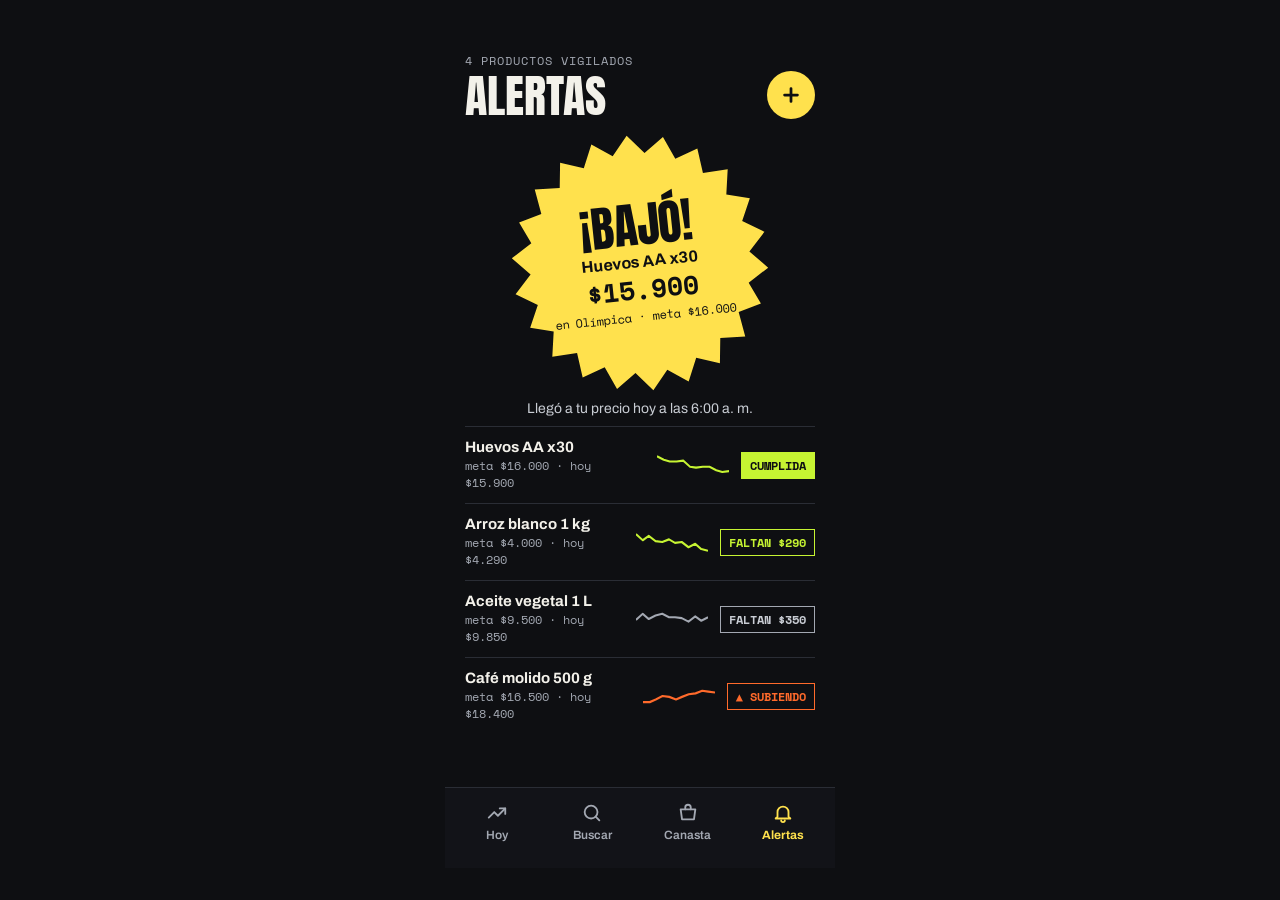
==== alertas.html @ 4bfefeea "Maquetado primeras etapas del proyecto" ====
<!doctype html>
<html lang="es">
<head>
<meta charset="utf-8">
<meta name="viewport" content="width=device-width, initial-scale=1">
<title>Mercado — Alertas (móvil)</title>
<link rel="preconnect" href="https://fonts.googleapis.com">
<link rel="preconnect" href="https://fonts.gstatic.com" crossorigin>
<link rel="stylesheet" href="https://fonts.googleapis.com/css2?family=Anton&amp;family=Archivo:wght@400;500;600;700&amp;family=Space+Mono:wght@400;700&amp;display=swap">
<link rel="stylesheet" href="styles.css">
</head>
<body class="movil">
<div style="width: 390px; height: 844px; box-sizing: border-box; background: #0E0F12; color: #F3F1EA; font-family: 'Archivo', system-ui, sans-serif; display: flex; flex-direction: column; overflow: hidden">

<header style="padding: 28px 20px 8px; display: flex; justify-content: space-between; align-items: flex-end">
<div>
<p style="margin: 0; font-family: 'Space Mono', monospace; font-size: 12px; color: #A3A8B2; letter-spacing: 1px">4 PRODUCTOS VIGILADOS</p>
<h1 style="margin: 4px 0 0; font-family: 'Anton', sans-serif; font-weight: 400; font-size: 46px; line-height: 1; text-transform: uppercase">Alertas</h1>
</div>
<button type="button" aria-label="Nueva alerta" style="width: 48px; height: 48px; border-radius: 50%; background: var(--accent); color: #0E0F12; border: none; display: flex; align-items: center; justify-content: center; cursor: pointer">
<svg width="22" height="22" viewBox="0 0 24 24" fill="none" stroke="currentColor" stroke-width="3" stroke-linecap="round" aria-hidden="true"><path d="M12 5v14M5 12h14"></path></svg>
</button>
</header>

<a href="producto.html" style="position: relative; align-self: center; width: 260px; height: 260px; margin: 6px 0 2px; display: flex; flex-direction: column; align-items: center; justify-content: center; text-decoration: none; color: #0E0F12; transform: rotate(-6deg)">
<svg width="260" height="260" viewBox="0 0 260 260" aria-hidden="true" style="position: absolute; inset: 0"><polygon points="130,2 146,21 166,7 176,30 199,22 202,47 227,46 223,71 246,77 236,99 257,112 240,130 257,148 236,161 246,183 223,189 227,214 202,213 199,238 176,230 166,253 146,239 130,258 114,239 94,253 84,230 61,238 58,213 33,214 37,189 14,183 24,161 3,148 20,130 3,112 24,99 14,77 37,71 33,46 58,47 61,22 84,30 94,7 114,21" style="fill: var(--accent)"></polygon></svg>
<span style="position: relative; font-family: 'Anton', sans-serif; font-size: 48px; line-height: 1">¡BAJÓ!</span>
<span style="position: relative; margin-top: 4px; font-size: 16px; font-weight: 700">Huevos AA x30</span>
<span style="position: relative; font-family: 'Space Mono', monospace; font-size: 26px; font-weight: 700">$15.900</span>
<span style="position: relative; font-family: 'Space Mono', monospace; font-size: 12px">en Olímpica · meta $16.000</span>
</a>

<p style="margin: 6px 20px 10px; text-align: center; font-size: 14px; color: #C9CDD4">Llegó a tu precio hoy a las 6:00 a. m.</p>

<ul style="margin: 0; padding: 0 20px; list-style: none; flex: 1 1 auto; overflow: auto">

<li style="display: grid; grid-template-columns: minmax(0, 1fr) 72px auto; align-items: center; gap: 12px; padding: 12px 0; border-top: 1px solid #2A2D35">
<span style="min-width: 0"><span style="display: block; font-size: 15px; font-weight: 700; white-space: nowrap; overflow: hidden; text-overflow: ellipsis">Huevos AA x30</span><span style="display: block; margin-top: 2px; font-family: 'Space Mono', monospace; font-size: 12px; color: #A3A8B2">meta $16.000 · hoy $15.900</span></span>
<svg width="72" height="28" viewBox="0 0 96 32" preserveAspectRatio="none" aria-hidden="true"><polyline points="0,6 9,10 17,12 26,12 35,11 44,18 52,19 61,18 70,18 79,22 87,24 96,23" fill="none" stroke="#C6F432" stroke-width="2.5" stroke-linejoin="round"></polyline></svg>
<span style="padding: 4px 8px; background: #C6F432; color: #0E0F12; border: 1px solid #C6F432; font-family: 'Space Mono', monospace; font-size: 12px; font-weight: 700; white-space: nowrap">CUMPLIDA</span>
</li>

<li style="display: grid; grid-template-columns: minmax(0, 1fr) 72px auto; align-items: center; gap: 12px; padding: 12px 0; border-top: 1px solid #2A2D35">
<span style="min-width: 0"><span style="display: block; font-size: 15px; font-weight: 700; white-space: nowrap; overflow: hidden; text-overflow: ellipsis">Arroz blanco 1 kg</span><span style="display: block; margin-top: 2px; font-family: 'Space Mono', monospace; font-size: 12px; color: #A3A8B2">meta $4.000 · hoy $4.290</span></span>
<svg width="72" height="28" viewBox="0 0 96 32" preserveAspectRatio="none" aria-hidden="true"><polyline points="0,7 9,14 17,9 26,15 35,16 44,13 52,17 61,16 70,22 79,18 87,24 96,26" fill="none" stroke="#C6F432" stroke-width="2.5" stroke-linejoin="round"></polyline></svg>
<span style="padding: 4px 8px; background: transparent; color: #C6F432; border: 1px solid #C6F432; font-family: 'Space Mono', monospace; font-size: 12px; font-weight: 700; white-space: nowrap">FALTAN $290</span>
</li>

<li style="display: grid; grid-template-columns: minmax(0, 1fr) 72px auto; align-items: center; gap: 12px; padding: 12px 0; border-top: 1px solid #2A2D35">
<span style="min-width: 0"><span style="display: block; font-size: 15px; font-weight: 700; white-space: nowrap; overflow: hidden; text-overflow: ellipsis">Aceite vegetal 1 L</span><span style="display: block; margin-top: 2px; font-family: 'Space Mono', monospace; font-size: 12px; color: #A3A8B2">meta $9.500 · hoy $9.850</span></span>
<svg width="72" height="28" viewBox="0 0 96 32" preserveAspectRatio="none" aria-hidden="true"><polyline points="0,17 9,10 17,16 26,12 35,10 44,14 52,14 61,15 70,19 79,13 87,18 96,14" fill="none" stroke="#A3A8B2" stroke-width="2.5" stroke-linejoin="round"></polyline></svg>
<span style="padding: 4px 8px; background: transparent; color: #C9CDD4; border: 1px solid #A3A8B2; font-family: 'Space Mono', monospace; font-size: 12px; font-weight: 700; white-space: nowrap">FALTAN $350</span>
</li>

<li style="display: grid; grid-template-columns: minmax(0, 1fr) 72px auto; align-items: center; gap: 12px; padding: 12px 0; border-top: 1px solid #2A2D35">
<span style="min-width: 0"><span style="display: block; font-size: 15px; font-weight: 700; white-space: nowrap; overflow: hidden; text-overflow: ellipsis">Café molido 500 g</span><span style="display: block; margin-top: 2px; font-family: 'Space Mono', monospace; font-size: 12px; color: #A3A8B2">meta $16.500 · hoy $18.400</span></span>
<svg width="72" height="28" viewBox="0 0 96 32" preserveAspectRatio="none" aria-hidden="true"><polyline points="0,23 9,23 17,20 26,16 35,17 44,20 52,17 61,14 70,13 79,10 87,11 96,12" fill="none" stroke="#FF6A2B" stroke-width="2.5" stroke-linejoin="round"></polyline></svg>
<span style="padding: 4px 8px; background: transparent; color: #FF6A2B; border: 1px solid #FF6A2B; font-family: 'Space Mono', monospace; font-size: 12px; font-weight: 700; white-space: nowrap">▲ SUBIENDO</span>
</li>

</ul>

<nav aria-label="Principal" style="display: grid; grid-template-columns: repeat(4, minmax(0, 1fr)); border-top: 1px solid #2A2D35; background: #121318; padding: 8px 4px 20px">
<a href="index.html" style="min-height: 52px; display: flex; flex-direction: column; align-items: center; justify-content: center; gap: 4px; text-decoration: none; color: #A3A8B2; font-size: 12px; font-weight: 600">
<svg width="22" height="22" viewBox="0 0 24 24" fill="none" stroke="currentColor" stroke-width="2" stroke-linecap="round" stroke-linejoin="round" aria-hidden="true"><path d="M3 17l6-6 4 4 8-8"></path><path d="M15 7h6v6"></path></svg>Hoy</a>
<a href="producto.html" style="min-height: 52px; display: flex; flex-direction: column; align-items: center; justify-content: center; gap: 4px; text-decoration: none; color: #A3A8B2; font-size: 12px; font-weight: 600">
<svg width="22" height="22" viewBox="0 0 24 24" fill="none" stroke="currentColor" stroke-width="2" stroke-linecap="round" aria-hidden="true"><circle cx="11" cy="11" r="7"></circle><path d="M20 20l-4-4"></path></svg>Buscar</a>
<a href="canasta.html" style="min-height: 52px; display: flex; flex-direction: column; align-items: center; justify-content: center; gap: 4px; text-decoration: none; color: #A3A8B2; font-size: 12px; font-weight: 600">
<svg width="22" height="22" viewBox="0 0 24 24" fill="none" stroke="currentColor" stroke-width="2" stroke-linecap="round" stroke-linejoin="round" aria-hidden="true"><path d="M4 8h16l-1.5 11h-13z"></path><path d="M9 8V6a3 3 0 0 1 6 0v2"></path></svg>Canasta</a>
<a href="#" aria-current="page" style="min-height: 52px; display: flex; flex-direction: column; align-items: center; justify-content: center; gap: 4px; text-decoration: none; color: var(--accent); font-size: 12px; font-weight: 700">
<svg width="22" height="22" viewBox="0 0 24 24" fill="none" stroke="currentColor" stroke-width="2" stroke-linecap="round" stroke-linejoin="round" aria-hidden="true"><path d="M6 16V11a6 6 0 0 1 12 0v5l2 2H4z"></path><path d="M10 20a2 2 0 0 0 4 0"></path></svg>Alertas</a>
</nav>
</div>
</body>
</html>
---- styles.css ----
/* Mercado — estilos compartidos
   El color de acento se cambia aquí y se aplica en todas las pantallas.
   Opciones del diseño: #FFE14D (amarillo), #C6F432 (lima), #FF6A2B (naranja), #7CC4FF (azul) */
:root {
  --accent: #FFE14D;
}

body {
  margin: 0;
  background: #0E0F12;
}

a { color: #F3F1EA; }
a:hover { color: #FFE14D; }

input::placeholder { color: #8E939C; }

/* Cinta de precios que se desplaza (pantalla de inicio) */
@keyframes tick {
  from { transform: translateX(0); }
  to { transform: translateX(-50%); }
}
.tape { animation: tick 48s linear infinite; }
@media (prefers-reduced-motion: reduce) {
  .tape { animation: none; }
}

/* La pantalla móvil se centra en la ventana para verla como un teléfono */
body.movil {
  display: flex;
  justify-content: center;
  padding: 24px 0;
}
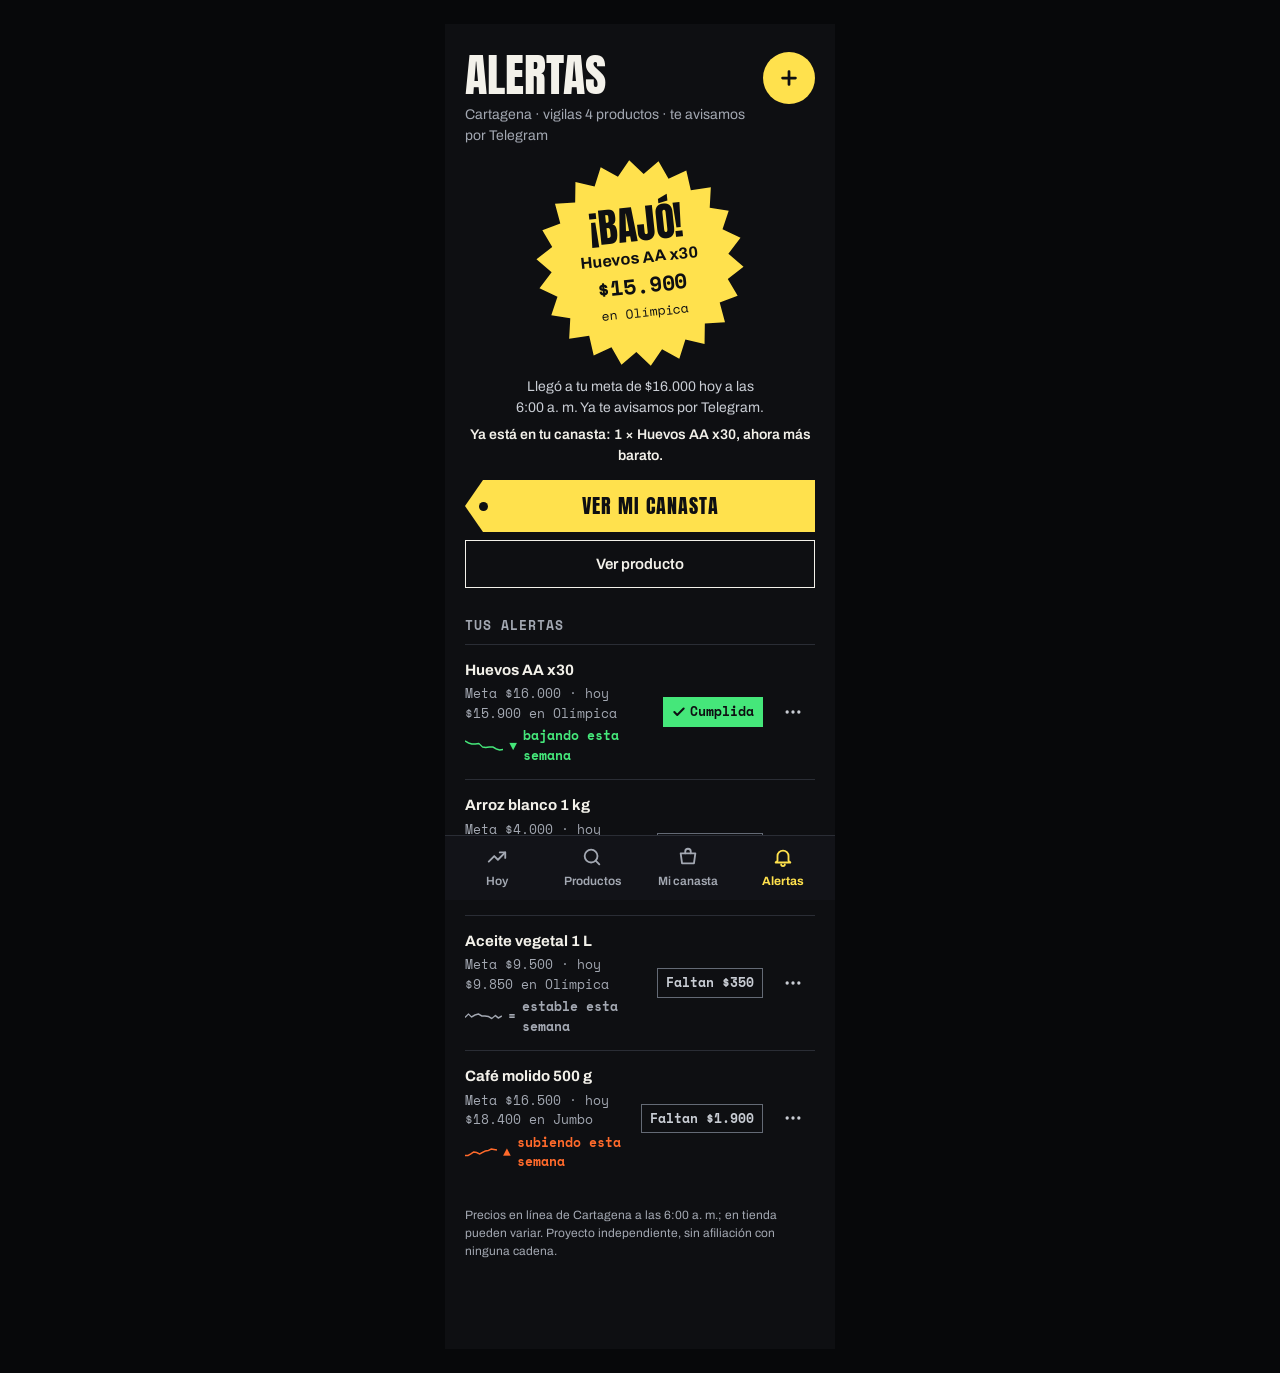
==== commit 2e776c5f: "actualizacion de diseño" ====
--- a/alertas.html
+++ b/alertas.html
@@ -10,66 +10,137 @@
 <link rel="stylesheet" href="styles.css">
 </head>
 <body class="movil">
-<div style="width: 390px; height: 844px; box-sizing: border-box; background: #0E0F12; color: #F3F1EA; font-family: 'Archivo', system-ui, sans-serif; display: flex; flex-direction: column; overflow: hidden">
+<div class="phone">
+<a class="skip" href="#contenido">Saltar al contenido</a>
 
-<header style="padding: 28px 20px 8px; display: flex; justify-content: space-between; align-items: flex-end">
+<header class="phone-head">
 <div>
-<p style="margin: 0; font-family: 'Space Mono', monospace; font-size: 12px; color: #A3A8B2; letter-spacing: 1px">4 PRODUCTOS VIGILADOS</p>
-<h1 style="margin: 4px 0 0; font-family: 'Anton', sans-serif; font-weight: 400; font-size: 46px; line-height: 1; text-transform: uppercase">Alertas</h1>
+<h1 class="phone-title">Alertas</h1>
+<p class="phone-sub">Cartagena · vigilas <span data-alert-count>4</span> productos · te avisamos por Telegram</p>
 </div>
-<button type="button" aria-label="Nueva alerta" style="width: 48px; height: 48px; border-radius: 50%; background: var(--accent); color: #0E0F12; border: none; display: flex; align-items: center; justify-content: center; cursor: pointer">
-<svg width="22" height="22" viewBox="0 0 24 24" fill="none" stroke="currentColor" stroke-width="3" stroke-linecap="round" aria-hidden="true"><path d="M12 5v14M5 12h14"></path></svg>
-</button>
+<details class="new-alert">
+<summary class="fab" aria-label="Nueva alerta"><svg width="22" height="22" viewBox="0 0 24 24" fill="none" stroke="currentColor" stroke-width="3" stroke-linecap="round" aria-hidden="true"><path d="M12 5v14M5 12h14"></path></svg></summary>
+<div class="new-alert-panel">
+<form action="producto.html">
+<label class="field-label" for="vigilar">¿Qué producto quieres vigilar?</label>
+<div class="inline-row">
+<input class="input" id="vigilar" name="q" type="search" placeholder="ej. café, aceite, leche" autocomplete="off">
+<button type="submit" class="icon-btn" aria-label="Buscar producto para vigilar"><svg width="18" height="18" viewBox="0 0 24 24" fill="none" stroke="currentColor" stroke-width="2" stroke-linecap="round" aria-hidden="true"><circle cx="11" cy="11" r="7"></circle><path d="M20 20l-4-4"></path></svg></button>
+</div>
+<div class="chips">
+<span>Sugeridos:</span>
+<a href="producto.html#alerta">leche</a>
+<a href="producto.html#alerta">azúcar</a>
+<a href="producto.html#alerta">panela</a>
+</div>
+</form>
+</div>
+</details>
 </header>
 
-<a href="producto.html" style="position: relative; align-self: center; width: 260px; height: 260px; margin: 6px 0 2px; display: flex; flex-direction: column; align-items: center; justify-content: center; text-decoration: none; color: #0E0F12; transform: rotate(-6deg)">
-<svg width="260" height="260" viewBox="0 0 260 260" aria-hidden="true" style="position: absolute; inset: 0"><polygon points="130,2 146,21 166,7 176,30 199,22 202,47 227,46 223,71 246,77 236,99 257,112 240,130 257,148 236,161 246,183 223,189 227,214 202,213 199,238 176,230 166,253 146,239 130,258 114,239 94,253 84,230 61,238 58,213 33,214 37,189 14,183 24,161 3,148 20,130 3,112 24,99 14,77 37,71 33,46 58,47 61,22 84,30 94,7 114,21" style="fill: var(--accent)"></polygon></svg>
-<span style="position: relative; font-family: 'Anton', sans-serif; font-size: 48px; line-height: 1">¡BAJÓ!</span>
-<span style="position: relative; margin-top: 4px; font-size: 16px; font-weight: 700">Huevos AA x30</span>
-<span style="position: relative; font-family: 'Space Mono', monospace; font-size: 26px; font-weight: 700">$15.900</span>
-<span style="position: relative; font-family: 'Space Mono', monospace; font-size: 12px">en Olímpica · meta $16.000</span>
+<main id="contenido" class="phone-main">
+
+<section class="hit" aria-labelledby="hit-t">
+<h2 id="hit-t" class="sr-only">Alerta cumplida hoy</h2>
+<a class="starburst starburst-sm" href="producto.html">
+<svg viewBox="0 0 260 260" aria-hidden="true"><polygon points="130,2 146,21 166,7 176,30 199,22 202,47 227,46 223,71 246,77 236,99 257,112 240,130 257,148 236,161 246,183 223,189 227,214 202,213 199,238 176,230 166,253 146,239 130,258 114,239 94,253 84,230 61,238 58,213 33,214 37,189 14,183 24,161 3,148 20,130 3,112 24,99 14,77 37,71 33,46 58,47 61,22 84,30 94,7 114,21"></polygon></svg>
+<span class="sb-big">¡BAJÓ!</span>
+<span class="sb-name">Huevos AA x30</span>
+<span class="sb-price">$15.900</span>
+<span class="sb-meta">en Olímpica</span>
 </a>
+<p class="hit-note">Llegó a tu meta de $16.000 hoy a las 6:00 a. m. Ya te avisamos por Telegram.</p>
+<p class="hit-basket">Ya está en tu canasta: 1 × Huevos AA x30, ahora más barato.</p>
+<div class="hit-actions">
+<a class="btn-primary" href="canasta.html">Ver mi canasta</a>
+<a class="btn" href="producto.html">Ver producto</a>
+</div>
+</section>
 
-<p style="margin: 6px 20px 10px; text-align: center; font-size: 14px; color: #C9CDD4">Llegó a tu precio hoy a las 6:00 a. m.</p>
+<section aria-labelledby="lista-t">
+<h2 id="lista-t" class="list-title label" tabindex="-1">Tus alertas</h2>
+<ul class="alert-list">
 
-<ul style="margin: 0; padding: 0 20px; list-style: none; flex: 1 1 auto; overflow: auto">
-
-<li style="display: grid; grid-template-columns: minmax(0, 1fr) 72px auto; align-items: center; gap: 12px; padding: 12px 0; border-top: 1px solid #2A2D35">
-<span style="min-width: 0"><span style="display: block; font-size: 15px; font-weight: 700; white-space: nowrap; overflow: hidden; text-overflow: ellipsis">Huevos AA x30</span><span style="display: block; margin-top: 2px; font-family: 'Space Mono', monospace; font-size: 12px; color: #A3A8B2">meta $16.000 · hoy $15.900</span></span>
-<svg width="72" height="28" viewBox="0 0 96 32" preserveAspectRatio="none" aria-hidden="true"><polyline points="0,6 9,10 17,12 26,12 35,11 44,18 52,19 61,18 70,18 79,22 87,24 96,23" fill="none" stroke="#C6F432" stroke-width="2.5" stroke-linejoin="round"></polyline></svg>
-<span style="padding: 4px 8px; background: #C6F432; color: #0E0F12; border: 1px solid #C6F432; font-family: 'Space Mono', monospace; font-size: 12px; font-weight: 700; white-space: nowrap">CUMPLIDA</span>
+<li class="alert-row">
+<a class="ar-main" href="producto.html">
+<span class="ar-name">Huevos AA x30</span>
+<span class="ar-meta">Meta $16.000 · hoy $15.900 en Olímpica</span>
+<span class="ar-trend txt-baja"><svg width="44" height="16" viewBox="0 0 96 32" preserveAspectRatio="none" aria-hidden="true"><polyline points="0,6 9,10 17,12 26,12 35,11 44,18 52,19 61,18 70,18 79,22 87,24 96,23" fill="none" stroke="currentColor" stroke-width="3" stroke-linejoin="round"></polyline></svg><span aria-hidden="true">▼</span> bajando esta semana</span>
+</a>
+<span class="status status-done"><svg width="14" height="14" viewBox="0 0 24 24" fill="none" stroke="currentColor" stroke-width="3.5" stroke-linecap="round" stroke-linejoin="round" aria-hidden="true"><path d="M4 12l5 5L20 6"></path></svg>Cumplida</span>
+<details class="ar-menu">
+<summary aria-label="Opciones de la alerta de Huevos AA x30"><svg width="20" height="20" viewBox="0 0 24 24" fill="currentColor" aria-hidden="true"><circle cx="5" cy="12" r="2"></circle><circle cx="12" cy="12" r="2"></circle><circle cx="19" cy="12" r="2"></circle></svg></summary>
+<div class="ar-menu-list">
+<button type="button">Poner otra meta</button>
+<button type="button" class="danger" data-delete="Huevos AA x30">Borrar alerta</button>
+</div>
+</details>
 </li>
 
-<li style="display: grid; grid-template-columns: minmax(0, 1fr) 72px auto; align-items: center; gap: 12px; padding: 12px 0; border-top: 1px solid #2A2D35">
-<span style="min-width: 0"><span style="display: block; font-size: 15px; font-weight: 700; white-space: nowrap; overflow: hidden; text-overflow: ellipsis">Arroz blanco 1 kg</span><span style="display: block; margin-top: 2px; font-family: 'Space Mono', monospace; font-size: 12px; color: #A3A8B2">meta $4.000 · hoy $4.290</span></span>
-<svg width="72" height="28" viewBox="0 0 96 32" preserveAspectRatio="none" aria-hidden="true"><polyline points="0,7 9,14 17,9 26,15 35,16 44,13 52,17 61,16 70,22 79,18 87,24 96,26" fill="none" stroke="#C6F432" stroke-width="2.5" stroke-linejoin="round"></polyline></svg>
-<span style="padding: 4px 8px; background: transparent; color: #C6F432; border: 1px solid #C6F432; font-family: 'Space Mono', monospace; font-size: 12px; font-weight: 700; white-space: nowrap">FALTAN $290</span>
+<li class="alert-row">
+<a class="ar-main" href="producto.html">
+<span class="ar-name">Arroz blanco 1 kg</span>
+<span class="ar-meta">Meta $4.000 · hoy $4.290 en D1</span>
+<span class="ar-trend txt-baja"><svg width="44" height="16" viewBox="0 0 96 32" preserveAspectRatio="none" aria-hidden="true"><polyline points="0,7 9,14 17,9 26,15 35,16 44,13 52,17 61,16 70,22 79,18 87,24 96,26" fill="none" stroke="currentColor" stroke-width="3" stroke-linejoin="round"></polyline></svg><span aria-hidden="true">▼</span> bajando esta semana</span>
+</a>
+<span class="status">Faltan $290</span>
+<details class="ar-menu">
+<summary aria-label="Opciones de la alerta de Arroz blanco 1 kg"><svg width="20" height="20" viewBox="0 0 24 24" fill="currentColor" aria-hidden="true"><circle cx="5" cy="12" r="2"></circle><circle cx="12" cy="12" r="2"></circle><circle cx="19" cy="12" r="2"></circle></svg></summary>
+<div class="ar-menu-list">
+<button type="button">Cambiar meta</button>
+<button type="button">Pausar</button>
+<button type="button" class="danger" data-delete="Arroz blanco 1 kg">Borrar alerta</button>
+</div>
+</details>
 </li>
 
-<li style="display: grid; grid-template-columns: minmax(0, 1fr) 72px auto; align-items: center; gap: 12px; padding: 12px 0; border-top: 1px solid #2A2D35">
-<span style="min-width: 0"><span style="display: block; font-size: 15px; font-weight: 700; white-space: nowrap; overflow: hidden; text-overflow: ellipsis">Aceite vegetal 1 L</span><span style="display: block; margin-top: 2px; font-family: 'Space Mono', monospace; font-size: 12px; color: #A3A8B2">meta $9.500 · hoy $9.850</span></span>
-<svg width="72" height="28" viewBox="0 0 96 32" preserveAspectRatio="none" aria-hidden="true"><polyline points="0,17 9,10 17,16 26,12 35,10 44,14 52,14 61,15 70,19 79,13 87,18 96,14" fill="none" stroke="#A3A8B2" stroke-width="2.5" stroke-linejoin="round"></polyline></svg>
-<span style="padding: 4px 8px; background: transparent; color: #C9CDD4; border: 1px solid #A3A8B2; font-family: 'Space Mono', monospace; font-size: 12px; font-weight: 700; white-space: nowrap">FALTAN $350</span>
+<li class="alert-row">
+<a class="ar-main" href="producto.html">
+<span class="ar-name">Aceite vegetal 1 L</span>
+<span class="ar-meta">Meta $9.500 · hoy $9.850 en Olímpica</span>
+<span class="ar-trend txt-igual"><svg width="44" height="16" viewBox="0 0 96 32" preserveAspectRatio="none" aria-hidden="true"><polyline points="0,17 9,10 17,16 26,12 35,10 44,14 52,14 61,15 70,19 79,13 87,18 96,14" fill="none" stroke="currentColor" stroke-width="3" stroke-linejoin="round"></polyline></svg><span aria-hidden="true">=</span> estable esta semana</span>
+</a>
+<span class="status">Faltan $350</span>
+<details class="ar-menu">
+<summary aria-label="Opciones de la alerta de Aceite vegetal 1 L"><svg width="20" height="20" viewBox="0 0 24 24" fill="currentColor" aria-hidden="true"><circle cx="5" cy="12" r="2"></circle><circle cx="12" cy="12" r="2"></circle><circle cx="19" cy="12" r="2"></circle></svg></summary>
+<div class="ar-menu-list">
+<button type="button">Cambiar meta</button>
+<button type="button">Pausar</button>
+<button type="button" class="danger" data-delete="Aceite vegetal 1 L">Borrar alerta</button>
+</div>
+</details>
 </li>
 
-<li style="display: grid; grid-template-columns: minmax(0, 1fr) 72px auto; align-items: center; gap: 12px; padding: 12px 0; border-top: 1px solid #2A2D35">
-<span style="min-width: 0"><span style="display: block; font-size: 15px; font-weight: 700; white-space: nowrap; overflow: hidden; text-overflow: ellipsis">Café molido 500 g</span><span style="display: block; margin-top: 2px; font-family: 'Space Mono', monospace; font-size: 12px; color: #A3A8B2">meta $16.500 · hoy $18.400</span></span>
-<svg width="72" height="28" viewBox="0 0 96 32" preserveAspectRatio="none" aria-hidden="true"><polyline points="0,23 9,23 17,20 26,16 35,17 44,20 52,17 61,14 70,13 79,10 87,11 96,12" fill="none" stroke="#FF6A2B" stroke-width="2.5" stroke-linejoin="round"></polyline></svg>
-<span style="padding: 4px 8px; background: transparent; color: #FF6A2B; border: 1px solid #FF6A2B; font-family: 'Space Mono', monospace; font-size: 12px; font-weight: 700; white-space: nowrap">▲ SUBIENDO</span>
+<li class="alert-row">
+<a class="ar-main" href="producto.html">
+<span class="ar-name">Café molido 500 g</span>
+<span class="ar-meta">Meta $16.500 · hoy $18.400 en Jumbo</span>
+<span class="ar-trend txt-sube"><svg width="44" height="16" viewBox="0 0 96 32" preserveAspectRatio="none" aria-hidden="true"><polyline points="0,23 9,23 17,20 26,16 35,17 44,20 52,17 61,14 70,13 79,10 87,11 96,12" fill="none" stroke="currentColor" stroke-width="3" stroke-linejoin="round"></polyline></svg><span aria-hidden="true">▲</span> subiendo esta semana</span>
+</a>
+<span class="status">Faltan $1.900</span>
+<details class="ar-menu">
+<summary aria-label="Opciones de la alerta de Café molido 500 g"><svg width="20" height="20" viewBox="0 0 24 24" fill="currentColor" aria-hidden="true"><circle cx="5" cy="12" r="2"></circle><circle cx="12" cy="12" r="2"></circle><circle cx="19" cy="12" r="2"></circle></svg></summary>
+<div class="ar-menu-list">
+<button type="button">Cambiar meta</button>
+<button type="button">Pausar</button>
+<button type="button" class="danger" data-delete="Café molido 500 g">Borrar alerta</button>
+</div>
+</details>
 </li>
 
 </ul>
+</section>
 
-<nav aria-label="Principal" style="display: grid; grid-template-columns: repeat(4, minmax(0, 1fr)); border-top: 1px solid #2A2D35; background: #121318; padding: 8px 4px 20px">
-<a href="index.html" style="min-height: 52px; display: flex; flex-direction: column; align-items: center; justify-content: center; gap: 4px; text-decoration: none; color: #A3A8B2; font-size: 12px; font-weight: 600">
-<svg width="22" height="22" viewBox="0 0 24 24" fill="none" stroke="currentColor" stroke-width="2" stroke-linecap="round" stroke-linejoin="round" aria-hidden="true"><path d="M3 17l6-6 4 4 8-8"></path><path d="M15 7h6v6"></path></svg>Hoy</a>
-<a href="producto.html" style="min-height: 52px; display: flex; flex-direction: column; align-items: center; justify-content: center; gap: 4px; text-decoration: none; color: #A3A8B2; font-size: 12px; font-weight: 600">
-<svg width="22" height="22" viewBox="0 0 24 24" fill="none" stroke="currentColor" stroke-width="2" stroke-linecap="round" aria-hidden="true"><circle cx="11" cy="11" r="7"></circle><path d="M20 20l-4-4"></path></svg>Buscar</a>
-<a href="canasta.html" style="min-height: 52px; display: flex; flex-direction: column; align-items: center; justify-content: center; gap: 4px; text-decoration: none; color: #A3A8B2; font-size: 12px; font-weight: 600">
-<svg width="22" height="22" viewBox="0 0 24 24" fill="none" stroke="currentColor" stroke-width="2" stroke-linecap="round" stroke-linejoin="round" aria-hidden="true"><path d="M4 8h16l-1.5 11h-13z"></path><path d="M9 8V6a3 3 0 0 1 6 0v2"></path></svg>Canasta</a>
-<a href="#" aria-current="page" style="min-height: 52px; display: flex; flex-direction: column; align-items: center; justify-content: center; gap: 4px; text-decoration: none; color: var(--accent); font-size: 12px; font-weight: 700">
-<svg width="22" height="22" viewBox="0 0 24 24" fill="none" stroke="currentColor" stroke-width="2" stroke-linecap="round" stroke-linejoin="round" aria-hidden="true"><path d="M6 16V11a6 6 0 0 1 12 0v5l2 2H4z"></path><path d="M10 20a2 2 0 0 0 4 0"></path></svg>Alertas</a>
+<p class="phone-foot">Precios en línea de Cartagena a las 6:00 a. m.; en tienda pueden variar. Proyecto independiente, sin afiliación con ninguna cadena.</p>
+</main>
+
+<nav class="tabbar" aria-label="Principal">
+<a href="index.html"><svg width="22" height="22" viewBox="0 0 24 24" fill="none" stroke="currentColor" stroke-width="2" stroke-linecap="round" stroke-linejoin="round" aria-hidden="true"><path d="M3 17l6-6 4 4 8-8"></path><path d="M15 7h6v6"></path></svg>Hoy</a>
+<a href="producto.html"><svg width="22" height="22" viewBox="0 0 24 24" fill="none" stroke="currentColor" stroke-width="2" stroke-linecap="round" aria-hidden="true"><circle cx="11" cy="11" r="7"></circle><path d="M20 20l-4-4"></path></svg>Productos</a>
+<a href="canasta.html"><svg width="22" height="22" viewBox="0 0 24 24" fill="none" stroke="currentColor" stroke-width="2" stroke-linecap="round" stroke-linejoin="round" aria-hidden="true"><path d="M4 8h16l-1.5 11h-13z"></path><path d="M9 8V6a3 3 0 0 1 6 0v2"></path></svg>Mi canasta</a>
+<a href="alertas.html" aria-current="page"><svg width="22" height="22" viewBox="0 0 24 24" fill="none" stroke="currentColor" stroke-width="2" stroke-linecap="round" stroke-linejoin="round" aria-hidden="true"><path d="M6 16V11a6 6 0 0 1 12 0v5l2 2H4z"></path><path d="M10 20a2 2 0 0 0 4 0"></path></svg>Alertas</a>
 </nav>
 </div>
+<script src="app.js" defer></script>
 </body>
 </html>
--- a/styles.css
+++ b/styles.css
@@ -1,33 +1,929 @@
 /* Mercado — estilos compartidos
-   El color de acento se cambia aquí y se aplica en todas las pantallas.
-   Opciones del diseño: #FFE14D (amarillo), #C6F432 (lima), #FF6A2B (naranja), #7CC4FF (azul) */
+   Todas las pantallas leen sus colores, tamaños y componentes de este archivo.
+
+   SISTEMA DE COLOR — cada color tiene un solo trabajo:
+   --accent  Marca y "lo mejor": logo, botón principal, "la más barata", la estrella de oferta.
+   --baja    El precio bajó (bueno para quien compra). Siempre con ▼ o texto.
+   --sube    El precio subió (malo para quien compra). Siempre con ▲ o texto.
+   --igual   Sin cambio. Siempre con = o texto.
+   Las tiendas NO tienen color propio: se nombran con texto y, en los gráficos,
+   se distinguen por grosor y tipo de línea.
+   Si cambias --accent, no uses un verde ni un naranja: chocarían con --baja y --sube. */
+
 :root {
+  /* Superficies (fondo oscuro, de más hondo a más elevado) */
+  --bg: #0E0F12;
+  --surface-1: #121318;
+  --surface-2: #141519;
+  --surface-3: #17191E;
+
+  /* Tinta */
+  --ink: #F3F1EA;
+  --ink-2: #C9CDD4;
+  --ink-3: #A3A8B2;
+
+  /* Líneas: --line separa, --control delimita algo que se toca (≥3:1) */
+  --line: #2A2D35;
+  --control: #646A75;
+  --bar: #8E939C;          /* barras neutras del ranking, raya de subtotal y placeholder */
+
+  /* Papel de la tirilla */
+  --paper: #FBFAF6;
+  --paper-ink: #17191E;
+  --paper-ink-2: #4A4E57;
+
+  /* Roles */
   --accent: #FFE14D;
-}
+  --on-accent: #0E0F12;
+  --baja: #45E77A;
+  --sube: #FF6A2B;
+  --igual: #A3A8B2;
+  --on-signal: #0E0F12;
+  --error: #FF7A8A;        /* solo fallos del sistema; siempre con ícono y texto */
+
+  /* Tipos */
+  --display: 'Anton', 'Archivo', sans-serif;
+  --text: 'Archivo', system-ui, sans-serif;
+  --data: 'Space Mono', ui-monospace, monospace;
+
+  /* Medidas */
+  --gutter: 40px;
+  --max: 1320px;
+  --tap: 44px;
+  --tabbar-h: 68px;
+}
+
+@media (max-width: 760px) {
+  :root { --gutter: 16px; }
+}
+
+/* ---------- Base ---------- */
+
+*, *::before, *::after { box-sizing: border-box; }
+[hidden] { display: none !important; }
+
+html { -webkit-text-size-adjust: 100%; }
 
 body {
   margin: 0;
-  background: #0E0F12;
-}
-
-a { color: #F3F1EA; }
-a:hover { color: #FFE14D; }
-
-input::placeholder { color: #8E939C; }
-
-/* Cinta de precios que se desplaza (pantalla de inicio) */
+  background: var(--bg);
+  color: var(--ink);
+  font-family: var(--text);
+  font-size: 16px;
+  line-height: 1.5;
+  font-variant-numeric: tabular-nums;
+}
+
+::selection { background: var(--accent); color: var(--on-accent); }
+
+a { color: var(--ink); text-underline-offset: 3px; }
+a:hover { color: var(--accent); }
+
+input, button, select { font: inherit; color: inherit; }
+button { cursor: pointer; }
+input::placeholder { color: var(--bar); }
+
+:focus-visible {
+  outline: 3px solid var(--accent);
+  outline-offset: 3px;
+}
+/* Sobre superficies amarillas o de papel el anillo pasa a tinta oscura */
+.on-accent :focus-visible,
+.tirilla :focus-visible { outline-color: var(--on-accent); }
+
+h1, h2, h3, p, ul, ol, dl, dd, figure { margin: 0; }
+ul, ol { padding: 0; list-style: none; }
+
+.sr-only {
+  position: absolute; width: 1px; height: 1px; padding: 0; margin: -1px;
+  overflow: hidden; clip: rect(0 0 0 0); white-space: nowrap; border: 0;
+}
+
+.skip {
+  position: absolute; left: 16px; top: -100px; z-index: 50;
+  padding: 10px 16px; background: var(--accent); color: var(--on-accent);
+  font-weight: 700; text-decoration: none;
+}
+.skip:focus { top: 12px; }
+.skip:hover, .on-accent a:hover { color: var(--on-accent); text-decoration-thickness: 2px; }
+
+.wrap { max-width: var(--max); margin: 0 auto; padding-inline: var(--gutter); }
+
+.mono { font-family: var(--data); }
+.muted { color: var(--ink-3); }
+
+/* ---------- Encabezado ---------- */
+
+.site-header {
+  max-width: var(--max); margin: 0 auto; padding: 22px var(--gutter);
+  display: flex; flex-wrap: wrap; align-items: center; justify-content: space-between; gap: 20px;
+}
+.header-band { border-bottom: 1px solid var(--line); }
+
+.brand { display: flex; align-items: center; gap: 12px; min-height: var(--tap); text-decoration: none; color: var(--ink); }
+.brand-name { font-family: var(--display); font-size: 36px; letter-spacing: 1px; line-height: 1; }
+.brand-tag {
+  font-family: var(--data); font-size: 11px; font-weight: 700; color: var(--on-accent);
+  background: var(--accent); padding: 4px 8px; transform: rotate(-4deg);
+}
+.brand:hover { color: var(--ink); }
+
+.nav { display: flex; gap: 28px; font-size: 15px; font-weight: 600; }
+.nav a { display: inline-flex; align-items: center; min-height: var(--tap); text-decoration: none; color: var(--ink-3); padding-top: 3px; border-bottom: 3px solid transparent; }
+.nav a:hover { color: var(--ink); }
+.nav a[aria-current="page"] { color: var(--ink); border-bottom-color: var(--accent); }
+
+.header-tool { display: flex; align-items: center; gap: 12px; }
+.freshness { font-family: var(--data); font-size: 13px; color: var(--ink-3); }
+
+.pill-button {
+  display: inline-flex; align-items: center; gap: 8px; min-height: var(--tap); padding: 0 16px;
+  background: transparent; color: var(--ink); border: 1px solid var(--control); border-radius: 999px;
+  font-size: 14px; font-weight: 600; text-decoration: none;
+}
+.pill-button:hover { border-color: var(--ink); color: var(--ink); }
+.city-time { padding-left: 8px; border-left: 1px solid var(--control); font-family: var(--data); font-size: 13px; font-weight: 400; color: var(--ink-3); }
+
+.header-search { display: flex; }
+.header-search input {
+  width: 240px; max-width: 100%; height: var(--tap); padding: 0 14px;
+  background: var(--surface-3); border: 1px solid var(--control); border-right: 0; font-size: 15px;
+}
+.header-search button {
+  width: var(--tap); height: var(--tap); display: grid; place-items: center;
+  background: var(--surface-3); border: 1px solid var(--control);
+}
+
+/* ---------- Barra inferior (móvil) ---------- */
+
+.tabbar {
+  display: none;
+  position: fixed; left: 0; right: 0; bottom: 0; z-index: 20;
+  grid-template-columns: repeat(4, minmax(0, 1fr));
+  padding: 6px 4px calc(6px + env(safe-area-inset-bottom));
+  background: var(--surface-1); border-top: 1px solid var(--line);
+}
+.tabbar a {
+  min-height: 52px; display: flex; flex-direction: column; align-items: center; justify-content: center; gap: 4px;
+  text-decoration: none; color: var(--ink-3); font-size: 12px; font-weight: 600;
+}
+.tabbar a[aria-current="page"] { color: var(--accent); font-weight: 700; }
+
+@media (max-width: 760px) {
+  .segmented span { padding: 0 9px; font-size: 12px; }
+  .header-tool { width: 100%; }
+  .header-tool .header-search { flex: 1 1 auto; min-width: 0; }
+  .header-search ~ .city .city-time { display: none; }
+  .tabbar { display: grid; }
+  body:not(.movil) { padding-bottom: var(--tabbar-h); }
+  .site-header .nav { display: none; }
+  .site-header { padding-block: 14px; gap: 12px; }
+  .brand-name { font-size: 30px; }
+  .header-search { width: 100%; }
+  .header-search input { flex: 1; width: auto; }
+}
+
+/* ---------- Cinta de cotizaciones ---------- */
+
+.ticker {
+  display: flex; align-items: stretch;
+  border-top: 1px solid var(--line); border-bottom: 1px solid var(--line); background: var(--surface-1);
+}
+.ticker-label {
+  flex: none; display: flex; align-items: center; gap: 10px; padding: 0 12px 0 var(--gutter);
+  border-right: 1px solid var(--line); background: var(--bg);
+  font-family: var(--data); font-size: 12px; font-weight: 700; color: var(--ink-3); white-space: nowrap;
+}
+.ticker-toggle {
+  width: var(--tap); height: var(--tap); flex: none; display: grid; place-items: center;
+  background: transparent; border: 1px solid var(--control); color: var(--ink);
+}
+.ticker-toggle .icon-play { display: none; }
+.ticker.paused .ticker-toggle .icon-play { display: block; }
+.ticker.paused .ticker-toggle .icon-pause { display: none; }
+.ticker-window { flex: 1; min-width: 0; overflow: hidden; }
+.tape { display: flex; width: max-content; animation: tick 60s linear infinite; }
+.ticker.paused .tape { animation-play-state: paused; }
+.tape ul { display: flex; }
+.quote {
+  display: flex; align-items: baseline; gap: 10px; padding: 13px 24px;
+  border-right: 1px solid var(--line); font-family: var(--data); font-size: 14px; white-space: nowrap;
+}
+.quote b { color: var(--ink); }
+.quote .price { color: var(--ink-2); }
+.quote .store { color: var(--ink-3); font-size: 12px; }
+
 @keyframes tick {
   from { transform: translateX(0); }
   to { transform: translateX(-50%); }
 }
-.tape { animation: tick 48s linear infinite; }
 @media (prefers-reduced-motion: reduce) {
   .tape { animation: none; }
-}
-
-/* La pantalla móvil se centra en la ventana para verla como un teléfono */
-body.movil {
-  display: flex;
-  justify-content: center;
-  padding: 24px 0;
-}
+  .ticker-window { overflow-x: auto; }
+  .ticker-toggle { display: none; }
+  .tape ul[aria-hidden] { display: none; }
+}
+@media (max-width: 760px) {
+  .tl-time { display: none; }
+  .ticker-label { padding-left: var(--gutter); }
+}
+
+/* ---------- Señales de precio ---------- */
+
+.delta {
+  display: inline-flex; align-items: center; justify-content: center; gap: 4px;
+  padding: 5px 10px; font-family: var(--data); font-size: 14px; font-weight: 700; white-space: nowrap;
+  color: var(--on-signal);
+}
+.delta.baja { background: var(--baja); }
+.delta.sube { background: var(--sube); }
+.delta.igual { background: transparent; color: var(--igual); border: 1px solid var(--control); }
+.txt-baja { color: var(--baja); }
+.txt-sube { color: var(--sube); }
+.txt-igual { color: var(--igual); }
+
+.tag-best {
+  display: inline-block; padding: 2px 8px; background: var(--accent); color: var(--on-accent);
+  font-family: var(--data); font-size: 13px; font-weight: 700;
+}
+
+/* ---------- Tipos de títulos ---------- */
+
+.display-1 {
+  font-family: var(--display); font-weight: 400; text-transform: uppercase;
+  font-size: clamp(52px, 8vw, 96px); line-height: 0.95; letter-spacing: -0.5px; text-wrap: balance;
+}
+.display-2 {
+  font-family: var(--display); font-weight: 400; text-transform: uppercase;
+  font-size: clamp(34px, 4.5vw, 48px); line-height: 1; text-wrap: balance;
+}
+.display-3 {
+  font-family: var(--display); font-weight: 400; text-transform: uppercase;
+  font-size: 28px; line-height: 1.05;
+}
+.label {
+  font-family: var(--data); font-size: 13px; letter-spacing: 1px; color: var(--ink-3); text-transform: uppercase;
+}
+.lead { font-size: 19px; line-height: 1.5; color: var(--ink-2); max-width: 58ch; }
+
+.section { padding-block: 0 72px; }
+.section-head { display: flex; flex-wrap: wrap; align-items: flex-end; justify-content: space-between; gap: 8px 16px; margin-bottom: 24px; }
+.section-note { font-size: 15px; color: var(--ink-3); max-width: 60ch; }
+
+/* ---------- Botones ---------- */
+
+.btn {
+  display: inline-flex; align-items: center; justify-content: center; gap: 10px;
+  min-height: var(--tap); padding: 0 18px; border: 1px solid var(--ink);
+  background: transparent; color: var(--ink); font-size: 15px; font-weight: 600; text-decoration: none;
+}
+.btn:hover { background: var(--ink); color: var(--bg); }
+/* Botón principal = etiqueta de precio colgada: punta a la izquierda, orificio y un balanceo al pasar el cursor.
+   La forma se dibuja en ::before para que el anillo de foco del botón no quede recortado. */
+.btn-primary {
+  --tag: var(--accent); --tag-ink: var(--on-accent); --hole: var(--bg);
+  position: relative; isolation: isolate;
+  display: inline-flex; align-items: center; justify-content: center; text-decoration: none;
+  min-height: 56px; padding: 0 28px 0 40px; border: 0; background: transparent; color: var(--tag-ink);
+  font-family: var(--display); font-size: 22px; font-weight: 400; letter-spacing: 1px; text-transform: uppercase;
+  transform-origin: 6px 50%;
+  transition: transform 260ms cubic-bezier(0.16, 1, 0.3, 1);
+}
+.btn-primary::before {
+  content: ""; position: absolute; inset: 0; z-index: -1; background: var(--tag);
+  clip-path: polygon(18px 0, 100% 0, 100% 100%, 18px 100%, 0 50%);
+  transition: background-color 160ms ease-out;
+}
+.btn-primary::after {
+  content: ""; position: absolute; left: 14px; top: 50%; width: 9px; height: 9px; margin-top: -4.5px;
+  border-radius: 50%; background: var(--hole);
+}
+.btn-primary:hover { color: var(--tag-ink); transform: rotate(-2.5deg); }
+.btn-primary:hover::before { background: var(--ink); }
+.btn-primary:active { transform: rotate(0deg) scale(0.97); transition-duration: 80ms; }
+.btn-dark { --tag: var(--on-accent); --tag-ink: var(--accent); --hole: var(--accent); }
+.btn-dark:hover { color: var(--accent); }
+.btn-dark:hover::before { background: var(--surface-3); }
+@media (prefers-reduced-motion: reduce) {
+  .add-btn svg, .fab { transition: none; }
+  .add-btn:hover svg, .fab:hover { transform: none; }
+  .btn-primary, .btn-primary:hover, .btn-primary:active { transform: none; transition: none; }
+}
+.btn-block { width: 100%; }
+
+.icon-btn {
+  width: var(--tap); height: var(--tap); display: grid; place-items: center;
+  background: transparent; border: 1px solid var(--control); color: var(--ink);
+}
+.icon-btn:hover { border-color: var(--accent); background: var(--accent); color: var(--on-accent); }
+
+/* ---------- Controles segmentados (radios con forma de botón) ---------- */
+
+.segmented { display: flex; flex-wrap: wrap; gap: 6px; border: 0; margin: 0; padding: 0; }
+.segmented legend { padding: 0; }
+.segmented label { position: relative; }
+.segmented input { position: absolute; opacity: 0; inset: 0; margin: 0; cursor: pointer; }
+.segmented span {
+  display: inline-flex; align-items: center; min-height: var(--tap); padding: 0 12px;
+  border: 1px solid var(--control); color: var(--ink-3); font-family: var(--data); font-size: 13px;
+}
+.segmented input:checked + span { background: var(--ink); border-color: var(--ink); color: var(--bg); font-weight: 700; }
+.segmented input:hover + span { border-color: var(--ink); color: var(--ink); }
+.segmented input:checked:hover + span { color: var(--bg); }
+.segmented input:focus-visible + span { outline: 3px solid var(--accent); outline-offset: 3px; }
+
+/* ---------- Campos ---------- */
+
+.field-label { display: block; font-family: var(--data); font-size: 13px; color: var(--ink-3); letter-spacing: 1px; text-transform: uppercase; }
+.input {
+  height: 56px; padding: 0 18px; background: var(--surface-3); color: var(--ink);
+  border: 2px solid var(--ink); font-size: 18px; min-width: 0;
+}
+.money {
+  display: flex; align-items: center; height: 56px; background: var(--bg); color: var(--ink);
+  font-family: var(--data); font-size: 22px; font-weight: 700;
+}
+.money span { padding-left: 16px; color: var(--ink-3); }
+.money input {
+  flex: 1; min-width: 0; height: 100%; padding: 0 16px 0 6px; border: 0; background: transparent;
+  font-family: var(--data); font-size: 22px; font-weight: 700;
+}
+.hint { font-size: 14px; line-height: 1.5; }
+
+/* ---------- Paneles y filas ---------- */
+
+.panel { background: var(--surface-2); border: 1px solid var(--line); }
+.panel-pad { padding: 28px; }
+
+.row-head {
+  display: flex; flex-wrap: wrap; justify-content: space-between; align-items: baseline; gap: 4px 12px;
+  padding: 18px 24px; border-bottom: 1px solid var(--line);
+}
+.row-head h3 { font-size: 20px; font-weight: 700; }
+
+.mover {
+  display: grid; grid-template-columns: minmax(0, 1fr) auto auto auto; align-items: center; gap: 16px;
+  padding: 14px 16px 14px 24px; border-bottom: 1px solid var(--line);
+}
+.mover a { text-decoration: none; }
+.mover a:hover .mover-name { color: var(--accent); }
+.mover-name { display: block; font-size: 17px; font-weight: 600; }
+.mover-store { display: block; margin-top: 2px; font-size: 14px; color: var(--ink-3); }
+.mover-price { font-family: var(--data); font-size: 17px; }
+.mover .delta { min-width: 84px; }
+
+.disclaimer { font-size: 14px; line-height: 1.5; color: var(--ink-3); }
+
+/* ---------- Estrella de oferta ---------- */
+/* Solo anuncia que un precio BAJÓ. No se usa como adorno en otros contextos. */
+
+.starburst {
+  position: relative; width: min(300px, 72vw); aspect-ratio: 1;
+  display: flex; flex-direction: column; align-items: center; justify-content: center; text-align: center;
+  text-decoration: none; color: var(--on-accent); transform: rotate(-8deg);
+}
+.starburst:hover { color: var(--on-accent); }
+.starburst svg { position: absolute; inset: 0; width: 100%; height: 100%; }
+.starburst svg polygon { fill: var(--accent); transition: transform 300ms cubic-bezier(0.16, 1, 0.3, 1); transform-origin: center; }
+.starburst:hover svg polygon { transform: rotate(6deg); }
+.starburst > span { position: relative; }
+.starburst .sb-kick { font-family: var(--data); font-size: 14px; font-weight: 700; letter-spacing: 2px; }
+.starburst .sb-big { font-family: var(--display); font-size: clamp(52px, 16vw, 76px); line-height: 1; }
+.starburst .sb-name { font-size: 17px; font-weight: 700; }
+.starburst .sb-meta { margin-top: 2px; font-family: var(--data); font-size: 14px; }
+@media (prefers-reduced-motion: reduce) {
+  .starburst svg polygon { transition: none; }
+}
+
+/* ---------- Pie ---------- */
+
+.site-footer {
+  max-width: var(--max); margin: 0 auto; padding: 28px var(--gutter) 40px;
+  display: flex; flex-wrap: wrap; justify-content: space-between; gap: 8px 24px;
+  font-size: 14px; color: var(--ink-3); border-top: 1px solid var(--line);
+}
+.site-footer .mono { font-size: 13px; }
+
+/* ---------- Gráficos ---------- */
+
+.chart { display: block; width: 100%; height: auto; }
+.chart-mobile { display: none; }
+@media (max-width: 760px) {
+  .chart-desktop { display: none; }
+  .chart-mobile { display: block; }
+}
+
+/* ---------- Detalles plegables ---------- */
+
+.more summary {
+  display: inline-flex; align-items: center; gap: 8px; min-height: var(--tap);
+  cursor: pointer; font-weight: 600; text-decoration: underline; text-underline-offset: 3px; list-style: none;
+}
+.more summary::-webkit-details-marker { display: none; }
+.more summary::after { content: "+"; font-family: var(--data); }
+.more[open] summary::after { content: "−"; }
+
+/* ---------- Pantalla móvil (Alertas) ---------- */
+/* En escritorio se muestra centrada como un teléfono de 390 px; en un teléfono ocupa toda la pantalla. */
+
+body.movil { display: flex; justify-content: center; padding: 24px 0; background: #07080A; }
+.phone {
+  position: relative; width: 390px; min-height: 844px; background: var(--bg);
+  display: flex; flex-direction: column;
+}
+.phone .tabbar { display: grid; position: sticky; margin-top: auto; }
+@media (max-width: 480px) {
+  body.movil { display: block; padding: 0; background: var(--bg); }
+  .phone { width: 100%; min-height: 100dvh; }
+}
+
+/* =========================================================
+   HOY (index.html)
+   ========================================================= */
+
+.hero { padding-block: 64px 64px; display: flex; flex-wrap: wrap; align-items: center; gap: 40px 48px; }
+.hero-copy { flex: 999 1 500px; min-width: 0; }
+.hero-title {
+  font-family: var(--display); font-weight: 400; text-transform: uppercase;
+  font-size: clamp(56px, 8.4vw, 96px); line-height: 0.92; letter-spacing: -0.5px;
+}
+.hero-title span { color: var(--accent); }
+.hero-lead { margin-top: 24px; }
+.hero-meta { margin-top: 16px; font-size: 15px; color: var(--ink-3); }
+.search { margin-top: 32px; max-width: 680px; }
+.search-row { margin-top: 10px; display: flex; flex-wrap: wrap; gap: 12px; }
+.search-row .input { flex: 1 1 300px; height: 64px; font-size: 20px; }
+.search-row .btn-primary { min-height: 64px; padding: 0 36px 0 48px; font-size: 26px; }
+.chips { margin-top: 16px; display: flex; flex-wrap: wrap; align-items: center; gap: 8px 10px; font-size: 14px; color: var(--ink-3); }
+.chips a {
+  display: inline-flex; align-items: center; min-height: var(--tap); padding: 0 14px;
+  border: 1px solid var(--control); border-radius: 999px; text-decoration: none; color: var(--ink);
+}
+.chips a:hover { border-color: var(--accent); }
+.hero-sticker { flex: 1 1 300px; display: flex; justify-content: center; }
+
+.index-panel { display: flex; flex-wrap: wrap; }
+.index-figure { flex: 1 1 340px; padding: 32px; border-right: 1px solid var(--line); display: flex; flex-direction: column; align-items: flex-start; gap: 14px; }
+.index-headline { font-size: 21px; font-weight: 700; line-height: 1.3; max-width: 24ch; text-wrap: balance; }
+.index-value { font-family: var(--display); font-size: clamp(52px, 7vw, 72px); line-height: 1; }
+.index-caption { margin-top: -6px; font-size: 14px; color: var(--ink-3); }
+.index-explain { font-size: 16px; line-height: 1.55; color: var(--ink-2); max-width: 46ch; }
+.index-chart { flex: 999 1 520px; min-width: 0; padding: 32px; }
+.index-chart-head { display: flex; flex-wrap: wrap; justify-content: space-between; align-items: center; gap: 12px; margin-bottom: 20px; }
+.chart-title { font-size: 16px; font-weight: 700; }
+
+.movers { display: flex; flex-wrap: wrap; gap: 24px; }
+.movers-col { flex: 1 1 460px; min-width: 0; border-top-width: 6px; }
+.baja-col { border-top-color: var(--baja); }
+.sube-col { border-top-color: var(--sube); }
+
+.ranking { display: flex; flex-direction: column; gap: 14px; }
+.rank-row { display: grid; grid-template-columns: 150px minmax(0, 1fr) 150px; align-items: center; gap: 20px; }
+.rank-store { font-family: var(--display); font-size: 30px; text-transform: uppercase; line-height: 1; }
+.rank-track { height: 52px; background: var(--surface-3); }
+.rank-bar {
+  height: 100%; display: flex; align-items: center; justify-content: flex-end; padding-right: 16px;
+  background: var(--bar); color: var(--on-accent); font-family: var(--data); font-size: 14px; font-weight: 700;
+}
+.rank-row.best .rank-bar { background: var(--accent); text-transform: uppercase; }
+.rank-total { font-family: var(--data); font-size: 20px; text-align: right; }
+
+.steps-band { background: var(--surface-1); border-top: 1px solid var(--line); border-bottom: 1px solid var(--line); padding-block: 64px; }
+.steps { margin-top: 32px; display: grid; grid-template-columns: repeat(auto-fit, minmax(260px, 1fr)); gap: 40px; }
+.step-num {
+  display: inline-flex; align-items: center; height: 44px; padding: 0 16px 0 30px;
+  background: var(--accent); color: var(--on-accent); font-family: var(--display); font-size: 26px; line-height: 1;
+  clip-path: polygon(14px 0, 100% 0, 100% 100%, 14px 100%, 0 50%);
+  -webkit-mask: radial-gradient(circle at 12px 50%, transparent 4px, #000 4.5px);
+  mask: radial-gradient(circle at 12px 50%, transparent 4px, #000 4.5px);
+}
+.steps h3 { margin: 12px 0 8px; font-size: 22px; font-weight: 700; }
+.steps p { font-size: 16px; line-height: 1.55; color: var(--ink-2); max-width: 46ch; }
+
+@media (max-width: 760px) {
+  .hero { padding-block: 32px 48px; }
+  .hero-lead { font-size: 17px; }
+  .search-row .btn-primary { width: 100%; }
+  .index-figure { border-right: 0; border-bottom: 1px solid var(--line); padding: 24px 20px; }
+  .index-chart { padding: 24px 20px; }
+  .mover { grid-template-columns: minmax(0, 1fr) auto auto; padding: 14px 12px 14px 16px; gap: 6px 12px; }
+  .mover .mover-price { grid-column: 2; grid-row: 1; text-align: right; }
+  .mover .delta { grid-column: 2; grid-row: 2; min-width: 0; justify-self: end; }
+  .mover a { grid-column: 1; grid-row: 1 / span 2; }
+  .mover .icon-btn { grid-column: 3; grid-row: 1 / span 2; }
+  .row-head { padding: 16px; }
+  .rank-row { grid-template-columns: minmax(0, 1fr) auto; gap: 8px 12px; }
+  .rank-store { font-size: 24px; }
+  .rank-track { grid-column: 1 / -1; grid-row: 2; height: 40px; }
+  .rank-total { grid-column: 2; grid-row: 1; font-size: 17px; }
+  .rank-bar { padding-right: 10px; font-size: 13px; }
+  .steps-band { padding-block: 48px; }
+}
+
+/* =========================================================
+   PRODUCTO (producto.html)
+   ========================================================= */
+
+.product-page { padding-block: 32px 80px; }
+
+.crumbs ol { display: flex; flex-wrap: wrap; gap: 4px 0; font-size: 13px; color: var(--ink-3); }
+.crumbs li + li::before { content: "/"; padding: 0 8px; }
+.crumbs a { display: inline-block; padding-block: 12px; color: var(--ink-3); }
+.crumbs ol { align-items: center; }
+.crumbs [aria-current] { display: inline-block; padding-block: 12px; color: var(--ink); }
+
+.product-top { margin-top: 24px; display: flex; flex-wrap: wrap; align-items: flex-end; justify-content: space-between; gap: 32px; }
+.product-title { flex: 1 1 520px; min-width: 0; }
+.product-meta { margin-top: 14px; font-size: 17px; color: var(--ink-2); max-width: 62ch; }
+.product-meta abbr { text-decoration: none; border-bottom: 1px dotted var(--ink-3); color: var(--ink); cursor: help; }
+
+.best-box { flex: 0 1 auto; display: flex; flex-direction: column; align-items: flex-start; gap: 8px; }
+.product-title .display-1 { font-size: clamp(40px, 5vw, 60px); }
+.best-price { font-family: var(--display); font-size: clamp(48px, 5.5vw, 64px); line-height: 1; }
+.best-have { font-size: 14px; color: var(--ink-3); }
+.best-where { font-size: 17px; color: var(--ink-2); }
+.best-where strong { color: var(--ink); }
+.best-actions { margin-top: 10px; display: flex; flex-wrap: wrap; gap: 10px; }
+.best-actions .btn { min-height: 56px; }
+
+/* Veredicto: el color del borde repite lo que dice el texto, nunca lo reemplaza */
+.verdict {
+  margin-top: 40px; padding: 28px 32px; border: 2px solid var(--control);
+  display: flex; flex-wrap: wrap; gap: 20px 48px; align-items: flex-start;
+}
+.verdict.v-compra { border-color: var(--baja); }
+.verdict.v-espera { border-color: var(--sube); }
+.verdict-main { flex: 1 1 280px; }
+.verdict-q { font-size: 17px; font-weight: 700; }
+.verdict-a { margin-top: 6px; font-family: var(--display); font-size: clamp(64px, 9vw, 96px); line-height: 0.95; text-transform: uppercase; }
+.v-compra .verdict-a { color: var(--baja); }
+.v-espera .verdict-a { color: var(--sube); }
+.verdict-fact { margin-top: 12px; font-size: 17px; font-weight: 600; color: var(--ink); max-width: 30ch; }
+.range { margin: 0; padding-top: 28px; }
+.range-track { position: relative; height: 8px; background: var(--surface-3); border: 1px solid var(--control); }
+.range-avg { position: absolute; top: -6px; bottom: -6px; width: 2px; margin-left: -1px; background: var(--ink-3); }
+.range-today { position: absolute; top: 50%; width: 18px; height: 18px; margin: -9px 0 0 -9px; border-radius: 50%; background: var(--ink); border: 3px solid var(--bg); }
+.v-compra .range-today { background: var(--baja); }
+.v-espera .range-today { background: var(--sube); }
+.range-today-label { position: absolute; bottom: calc(100% + 12px); transform: translateX(-50%); white-space: nowrap; font-family: var(--data); font-size: 13px; font-weight: 700; color: var(--ink); }
+.range-scale { position: relative; display: flex; justify-content: space-between; margin-top: 10px; font-family: var(--data); font-size: 13px; color: var(--ink-3); }
+.range-scale-avg { position: absolute; top: 0; transform: translateX(-50%); white-space: nowrap; }
+.verdict-why { flex: 2 1 420px; display: flex; flex-direction: column; gap: 10px; font-size: 17px; line-height: 1.55; color: var(--ink-2); max-width: 70ch; }
+.more-body { padding-top: 6px; font-size: 15px; display: flex; flex-direction: column; gap: 8px; }
+.more-body ul { display: flex; flex-direction: column; gap: 6px; }
+.more-body li { padding-left: 16px; position: relative; }
+.more-body li::before { content: ""; position: absolute; left: 0; top: 0.65em; width: 6px; height: 6px; background: var(--ink-3); }
+
+.stats { margin-top: 32px; }
+.stats dl { margin-top: 10px; display: grid; grid-template-columns: repeat(auto-fit, minmax(180px, 1fr)); border-top: 1px solid var(--line); border-bottom: 1px solid var(--line); }
+.stats dl > div { padding: 18px 16px 18px 0; }
+.stats dt { font-family: var(--data); font-size: 12px; color: var(--ink-3); letter-spacing: 0.5px; text-transform: uppercase; }
+.stats dd { margin-top: 6px; font-family: var(--data); font-size: 26px; font-weight: 700; }
+
+.product-grid { margin-top: 40px; display: grid; grid-template-columns: minmax(340px, 400px) minmax(0, 1fr); gap: 32px; align-items: start; }
+@media (max-width: 900px) { .product-grid { grid-template-columns: minmax(0, 1fr); } }
+.product-main { min-width: 0; display: flex; flex-direction: column; gap: 32px; }
+.history-head, .where-head { display: flex; flex-wrap: wrap; justify-content: space-between; align-items: center; gap: 12px; }
+.legend-note { margin: 10px 0 16px; font-size: 14px; color: var(--ink-3); }
+.product-side { min-width: 0; display: flex; flex-direction: column; gap: 24px; }
+
+.where-head { padding: 20px 24px; border-bottom: 1px solid var(--line); }
+.where-note { flex-basis: 100%; font-size: 14px; color: var(--ink-3); }
+.where-row { display: grid; grid-template-columns: minmax(0, 1fr) auto; gap: 4px 16px; padding: 16px 24px; border-bottom: 1px solid var(--line); }
+.where-row:last-child { border-bottom: 0; }
+.where-store { font-size: 17px; font-weight: 700; }
+.where-price { font-family: var(--data); font-size: 18px; font-weight: 700; text-align: right; }
+.where-name { font-size: 14px; color: var(--ink-3); }
+.where-diff { justify-self: end; font-family: var(--data); font-size: 13px; color: var(--ink-3); }
+.where-row .tag-best { justify-self: end; }
+
+.alert-form { background: var(--accent); color: var(--on-accent); padding: 24px; }
+.alert-form form { margin-top: 16px; display: flex; flex-direction: column; gap: 12px; }
+.af-label { display: block; padding: 0; font-family: var(--data); font-size: 13px; font-weight: 700; text-transform: uppercase; letter-spacing: 0.5px; }
+.af-hint { font-size: 14px; line-height: 1.5; color: #4A4316; }
+.af-hint a { color: var(--on-accent); }
+.af-channels { margin: 4px 0 0; padding: 0; border: 0; display: grid; grid-template-columns: 1fr 1fr; gap: 8px; }
+.af-channels legend { margin-bottom: 8px; }
+.af-channel { position: relative; display: flex; gap: 10px; align-items: flex-start; padding: 12px; border: 2px solid #6E6326; cursor: pointer; }
+.af-channel:has(input:checked) { border-color: var(--on-accent); background: rgba(14, 15, 18, 0.06); }
+.af-channel input { width: 20px; height: 20px; margin: 1px 0 0; accent-color: var(--on-accent); flex: none; }
+.af-channel span { display: flex; flex-direction: column; }
+.af-channel small { font-size: 13px; color: #4A4316; }
+.alert-form .money { margin-top: 2px; }
+.btn-dark.btn-primary { margin-top: 4px; }
+
+.matching-intro { margin: 8px 0 20px; font-size: 15px; color: var(--ink-3); max-width: 70ch; }
+.matching-body { display: flex; flex-wrap: wrap; align-items: center; gap: 24px; }
+.matching-list { flex: 1 1 300px; display: flex; flex-direction: column; gap: 10px; }
+.matching-list li { display: flex; justify-content: space-between; gap: 12px; padding: 10px 14px; background: var(--bg); border: 1px dashed var(--control); font-family: var(--data); font-size: 14px; }
+.matching-result { flex: 0 1 240px; padding: 18px; border: 2px solid var(--ink); display: flex; flex-direction: column; gap: 6px; }
+.mr-name { font-size: 20px; font-weight: 700; }
+
+@media (max-width: 760px) {
+  .product-page { padding-block: 20px 56px; }
+  .best-box { width: 100%; }
+  .best-actions { width: 100%; }
+  .best-actions > * { flex: 1 1 100%; }
+  .verdict { padding: 22px 20px; margin-top: 28px; }
+  .history.panel-pad, .matching.panel-pad { padding: 20px 16px; }
+  .where-head, .where-row { padding-inline: 16px; }
+  .matching-arrow { transform: rotate(90deg); margin: 0 auto; }
+  .matching-result { flex-basis: 100%; }
+  .stats dl { grid-template-columns: 1fr 1fr; }
+}
+
+.stats dl > div { display: flex; flex-direction: column; justify-content: space-between; gap: 6px; }
+.stats dd { margin-top: 0; }
+
+/* =========================================================
+   MI CANASTA (canasta.html)
+   ========================================================= */
+
+.basket-page { padding-block: 48px 80px; display: flex; flex-wrap: wrap; gap: 48px; align-items: flex-start; }
+.basket-list { flex: 999 1 480px; min-width: 0; }
+.basket-lead { margin-top: 14px; font-size: 18px; }
+
+.basket-add { margin-top: 32px; }
+.basket-add-row { margin-top: 10px; display: flex; gap: 10px; }
+.basket-add-row .input { flex: 1 1 auto; font-size: 17px; }
+.add-btn { width: 56px; height: 56px; flex: none; display: grid; place-items: center; background: var(--accent); color: var(--on-accent); border: 0; }
+.add-btn:hover { background: var(--ink); }
+.add-btn svg { transition: transform 260ms cubic-bezier(0.16, 1, 0.3, 1); }
+.add-btn:hover svg { transform: rotate(90deg); }
+
+.plan { margin: 32px 0 0; padding: 0; border: 0; }
+.plan legend { padding: 0; }
+.plan-options { margin-top: 12px; display: grid; grid-template-columns: repeat(3, minmax(0, 1fr)); gap: 10px; }
+.plan-options label { position: relative; }
+.plan-options input { position: absolute; inset: 0; opacity: 0; margin: 0; cursor: pointer; }
+.plan-options span {
+  display: flex; flex-direction: column; align-items: center; justify-content: center; min-height: 76px; padding: 8px;
+  border: 2px solid var(--control); text-align: center; font-size: 15px; line-height: 1.2;
+}
+.plan-options small { display: block; margin-top: 4px; font-family: var(--data); font-size: 13px; font-weight: 400; color: var(--ink-3); }
+.plan-options input:checked + span small { color: var(--paper-ink-2); }
+.plan-note { display: block; margin-top: 2px; font-size: 12px; font-style: normal; color: var(--ink-3); line-height: 1.25; }
+.plan-options input:checked + span .plan-note { color: var(--paper-ink-2); }
+.plan-warn { display: block; margin-top: 4px; font-size: 12px; font-style: normal; font-weight: 700; color: var(--sube); line-height: 1.25; }
+.plan-options input:checked + span .plan-warn { color: #8A1C00; }
+.plan-options input:disabled + span { opacity: 0.5; border-style: dashed; cursor: not-allowed; }
+.plan-options b { font-family: var(--display); font-weight: 400; font-size: 30px; line-height: 1.1; }
+.plan-options input:hover + span { border-color: var(--ink); }
+.plan-options input:checked + span { background: var(--ink); border-color: var(--ink); color: var(--bg); font-weight: 700; }
+.plan-options input:focus-visible + span { outline: 3px solid var(--accent); outline-offset: 3px; }
+
+.store-group { margin-top: 32px; }
+.store-head { display: flex; justify-content: space-between; align-items: baseline; gap: 12px; padding-bottom: 10px; border-bottom: 2px solid var(--ink); }
+.store-head h2 { font-family: var(--display); font-weight: 400; font-size: 30px; text-transform: uppercase; line-height: 1; }
+.store-head .mono { font-size: 14px; color: var(--ink-2); }
+
+.basket-row {
+  display: grid; grid-template-columns: minmax(0, 1fr) auto 96px auto; align-items: center; gap: 16px;
+  padding: 12px 0; border-bottom: 1px solid var(--line);
+}
+.br-info { min-width: 0; display: flex; flex-direction: column; gap: 2px; }
+.br-name { font-size: 17px; font-weight: 600; }
+.br-unit { font-family: var(--data); font-size: 13px; color: var(--ink-3); }
+.row-note { color: var(--ink-2); }
+.stepper { display: flex; align-items: center; border: 1px solid var(--control); }
+.stepper button { width: var(--tap); height: var(--tap); display: grid; place-items: center; background: transparent; border: 0; color: var(--ink); }
+.stepper button:hover { background: var(--surface-3); }
+.stepper button[aria-disabled="true"] { color: var(--control); cursor: not-allowed; }
+.stepper button[aria-disabled="true"]:hover { background: transparent; }
+.stepper output { min-width: 28px; text-align: center; font-family: var(--data); font-size: 16px; font-weight: 700; }
+.br-total { text-align: right; font-family: var(--data); font-size: 16px; }
+.br-remove { width: var(--tap); height: var(--tap); display: grid; place-items: center; background: transparent; border: 0; color: var(--ink-3); }
+.br-remove:hover { color: var(--sube); }
+.basket-note { margin-top: 20px; }
+
+.tirilla-wrap { flex: 1 1 340px; max-width: 460px; min-width: 0; position: sticky; top: 24px; }
+.zigzag { display: block; }
+.tirilla { background: var(--paper); color: var(--paper-ink); padding: 24px 32px 28px; font-family: var(--data); font-size: 15px; }
+.t-brand { text-align: center; font-family: var(--display); font-size: 34px; letter-spacing: 2px; line-height: 1.1; }
+.t-title { margin-top: 2px; text-align: center; font-size: 13px; font-weight: 700; letter-spacing: 2px; }
+.t-sub { margin-top: 6px; text-align: center; font-size: 13px; color: var(--paper-ink-2); }
+.t-plan { margin-top: 2px; }
+.t-rule { margin: 16px 0; color: var(--paper-ink-2); overflow: hidden; white-space: nowrap; }
+.t-group { margin-bottom: 18px; }
+.t-store { margin-bottom: 8px; display: flex; justify-content: space-between; font-weight: 700; }
+.t-line { display: flex; justify-content: space-between; gap: 12px; line-height: 1.7; }
+.t-sub-total { margin-top: 6px; padding-top: 6px; display: flex; justify-content: space-between; border-top: 1px dashed var(--bar); }
+.t-sub-total span:last-child { font-weight: 700; }
+.t-total { display: flex; justify-content: space-between; font-size: 20px; font-weight: 700; }
+.t-compare { margin-top: 6px; display: flex; justify-content: space-between; color: var(--paper-ink-2); }
+.t-save { margin-top: 20px; padding: 16px; background: var(--bg); color: var(--accent); text-align: center; }
+.t-save-label { font-size: 13px; font-weight: 700; letter-spacing: 2px; }
+.t-save-value { margin-top: 2px; font-family: var(--display); font-size: 64px; line-height: 1; }
+.t-fine + .t-fine { margin-top: 6px; }
+.t-fine { margin-top: 12px; font-family: var(--text); font-size: 13px; line-height: 1.5; color: var(--paper-ink-2); }
+.t-barcode { display: block; margin-top: 20px; }
+.t-thanks { margin-top: 10px; text-align: center; font-size: 12px; color: var(--paper-ink-2); }
+.t-share {
+  margin-top: 20px; width: 100%; min-height: 52px; display: flex; align-items: center; justify-content: center; gap: 10px;
+  background: transparent; color: var(--paper-ink); border: 2px solid var(--paper-ink);
+  font-family: var(--text); font-size: 16px; font-weight: 700;
+}
+.t-share:hover { background: var(--paper-ink); color: var(--paper); }
+
+@media (min-width: 1100px) {
+  /* La tirilla se inclina solo en pantallas grandes, donde es adorno y no estorba la lectura */
+  .tirilla-wrap { transform: rotate(1.5deg); }
+}
+
+.basket-bar { display: none; }
+@media (max-width: 760px) {
+  .basket-page { padding-block: 24px 40px; gap: 40px; }
+  .basket-row { grid-template-columns: minmax(0, 1fr) auto; grid-template-areas: "info total" "step remove"; gap: 8px 12px; }
+  .br-info { grid-area: info; }
+  .br-total { grid-area: total; align-self: start; padding-top: 2px; }
+  .stepper { grid-area: step; justify-self: start; }
+  .br-remove { grid-area: remove; justify-self: end; }
+  .plan-options span { font-size: 13px; }
+  .tirilla-wrap { position: static; max-width: none; }
+  .tirilla { padding: 20px 18px 24px; font-size: 14px; }
+  .basket-bar {
+    display: flex; position: fixed; left: 0; right: 0; bottom: var(--tabbar-h); z-index: 19;
+    align-items: center; justify-content: space-between; gap: 12px;
+    padding: 6px var(--gutter); background: var(--surface-3); border-top: 1px solid var(--control);
+  }
+  .basket-bar p { display: flex; flex-wrap: wrap; align-items: baseline; gap: 0 10px; font-size: 14px; }
+  .basket-bar .btn { flex: none; white-space: nowrap; padding: 0 14px; }
+  .basket-bar strong { font-size: 18px; }
+  .bb-label { color: var(--ink-3); }
+  .bb-save { color: var(--accent); font-weight: 700; }
+  body:has(.basket-bar) { padding-bottom: calc(var(--tabbar-h) + 60px); }
+}
+
+/* =========================================================
+   ALERTAS (alertas.html, pantalla móvil)
+   ========================================================= */
+
+.phone-head { padding: 28px 20px 8px; display: flex; justify-content: space-between; align-items: flex-start; gap: 12px; }
+.phone-title { font-family: var(--display); font-weight: 400; font-size: 46px; line-height: 1; text-transform: uppercase; }
+.phone-sub { margin-top: 6px; font-size: 14px; color: var(--ink-3); }
+.fab { width: 52px; height: 52px; flex: none; border-radius: 50%; display: grid; place-items: center; background: var(--accent); color: var(--on-accent); }
+.fab { transition: transform 260ms cubic-bezier(0.16, 1, 0.3, 1); }
+.fab:hover { background: var(--ink); color: var(--on-accent); transform: rotate(90deg); }
+
+.phone-main { flex: 1 0 auto; padding: 0 20px 24px; }
+
+.hit { display: flex; flex-direction: column; align-items: center; text-align: center; padding-top: 4px; }
+.starburst-sm { width: min(210px, 56vw); transform: rotate(-6deg); }
+.starburst-sm .sb-big { font-size: 40px; }
+.starburst-sm .sb-name { margin-top: 2px; font-size: 16px; }
+.starburst-sm .sb-price { font-family: var(--data); font-size: 21px; font-weight: 700; }
+.starburst-sm .sb-meta { font-size: 13px; }
+.hit-note { margin-top: 8px; font-size: 14px; color: var(--ink-2); max-width: 32ch; }
+.hit-basket { margin-top: 6px; font-size: 14px; font-weight: 600; color: var(--ink); }
+.hit-actions { margin-top: 14px; width: 100%; display: grid; grid-template-columns: 1fr; gap: 8px; }
+.hit-actions .btn-primary { min-height: 52px; padding: 0 16px 0 36px; font-size: 20px; }
+.hit-actions .btn { min-height: 48px; }
+
+.list-title { margin-top: 28px; padding-bottom: 8px; }
+.alert-row {
+  position: relative; display: grid; grid-template-columns: minmax(0, 1fr) auto auto; align-items: center; gap: 8px;
+  padding: 12px 0; border-top: 1px solid var(--line);
+}
+.ar-main { min-width: 0; display: flex; flex-direction: column; gap: 3px; text-decoration: none; padding-block: 2px; }
+.ar-main:hover .ar-name { color: var(--accent); }
+.ar-name { font-size: 15px; font-weight: 700; white-space: nowrap; overflow: hidden; text-overflow: ellipsis; }
+.ar-meta { font-family: var(--data); font-size: 13px; color: var(--ink-3); }
+.ar-trend { display: inline-flex; align-items: center; gap: 6px; font-family: var(--data); font-size: 13px; font-weight: 700; }
+.status {
+  display: inline-flex; align-items: center; gap: 4px; padding: 4px 8px; border: 1px solid var(--control);
+  font-family: var(--data); font-size: 13px; font-weight: 700; white-space: nowrap; color: var(--ink-2);
+}
+.status-done { background: var(--baja); border-color: var(--baja); color: var(--on-signal); }
+.ar-menu summary {
+  width: var(--tap); height: var(--tap); display: grid; place-items: center; cursor: pointer; list-style: none; color: var(--ink-2);
+}
+.ar-menu summary::-webkit-details-marker { display: none; }
+.ar-menu summary:hover { color: var(--ink); }
+.ar-menu-list {
+  position: absolute; right: 0; top: calc(100% - 6px); z-index: 5; min-width: 190px;
+  display: flex; flex-direction: column; background: var(--surface-3); border: 1px solid var(--control);
+  box-shadow: 0 12px 28px rgba(0, 0, 0, 0.45);
+}
+.ar-menu-list button { min-height: var(--tap); padding: 0 16px; text-align: left; background: transparent; border: 0; border-bottom: 1px solid var(--line); font-size: 15px; }
+.ar-menu-list button:last-child { border-bottom: 0; }
+.ar-menu-list button:hover { background: var(--surface-2); }
+.ar-menu-list .danger { color: var(--sube); }
+
+.phone-foot { margin-top: 20px; font-size: 12px; line-height: 1.5; color: var(--ink-3); }
+
+/* =========================================================
+   ESTADOS (estados.html) y componentes de estado reutilizables
+   ========================================================= */
+
+.notice {
+  display: flex; gap: 12px; align-items: flex-start; padding: 14px 16px;
+  background: var(--surface-3); border: 1px solid var(--control); color: var(--ink-2); font-size: 15px; line-height: 1.5;
+}
+.notice svg { flex: none; margin-top: 2px; color: var(--ink-2); }
+.notice strong { color: var(--ink); }
+
+.where-row.is-missing .where-price { font-family: var(--text); font-size: 15px; font-weight: 600; color: var(--ink-3); }
+
+.verdict.v-igual { border-color: var(--control); }
+
+.money.is-invalid { outline: 3px solid #8A1C00; outline-offset: 3px; }
+.af-error { font-size: 14px; font-weight: 700; color: #8A1C00; }
+
+.states-page { padding-block: 48px 80px; }
+.states-lead { margin-top: 14px; }
+.states-grid { margin-top: 40px; display: grid; grid-template-columns: repeat(auto-fill, minmax(min(100%, 420px), 1fr)); gap: 40px 32px; align-items: start; }
+.state-wide { grid-column: 1 / -1; }
+.state-where { font-size: 14px; color: var(--ink-3); }
+.state-name { font-size: 20px; font-weight: 700; }
+.state-where { margin: 4px 0 14px; }
+.verdict-set { display: grid; grid-template-columns: repeat(auto-fit, minmax(min(100%, 300px), 1fr)); gap: 16px; }
+.verdict-set .verdict { margin-top: 0; flex-direction: column; gap: 12px; padding: 22px; }
+.verdict-set .verdict-main { flex: none; }
+.verdict-set .verdict-a { font-size: 48px; }
+.verdict-set .verdict-why { flex: none; font-size: 15px; color: var(--ink-2); }
+
+.empty {
+  display: flex; flex-direction: column; align-items: flex-start; gap: 10px; padding: 28px;
+  border: 1px dashed var(--control); background: var(--surface-1);
+}
+.empty > svg { color: var(--ink-3); }
+.empty-title { font-size: 19px; font-weight: 700; color: var(--ink); }
+.empty-text { font-size: 15px; line-height: 1.55; color: var(--ink-2); max-width: 52ch; }
+.empty-chips { margin-top: 0; }
+.empty-actions { display: flex; flex-wrap: wrap; gap: 10px; }
+
+.confirm, .failure { display: flex; gap: 14px; align-items: flex-start; padding: 22px; border: 2px solid var(--ink); }
+.confirm > svg { flex: none; color: var(--ink); }
+.confirm a { display: inline-block; margin-top: 8px; font-weight: 600; }
+.failure { border-color: var(--error); }
+.failure > svg { flex: none; color: var(--error); }
+.failure .btn { margin-top: 12px; }
+.state-demo.alert-form { display: flex; flex-direction: column; gap: 12px; }
+
+/* =========================================================
+   Avisos flotantes, nueva alerta y estados extra
+   ========================================================= */
+
+.toast {
+  position: fixed; left: 50%; bottom: 24px; z-index: 40; width: max-content; max-width: min(520px, calc(100vw - 32px));
+  display: flex; align-items: center; gap: 16px; padding: 4px 6px 4px 18px;
+  background: var(--ink); color: var(--bg); box-shadow: 0 12px 28px rgba(0, 0, 0, 0.45);
+  opacity: 0; visibility: hidden; pointer-events: none; transform: translate(-50%, 16px);
+  transition: opacity 180ms ease-out, transform 320ms cubic-bezier(0.16, 1, 0.3, 1), visibility 0s linear 320ms;
+}
+.toast.show { opacity: 1; visibility: visible; pointer-events: auto; transform: translate(-50%, 0); transition-delay: 0s; }
+.toast p { padding-block: 10px; font-size: 15px; font-weight: 600; }
+.toast button, .toast a {
+  display: inline-flex; align-items: center; flex: none; min-height: var(--tap); padding: 0 12px; background: transparent; border: 0; color: var(--bg);
+  font-weight: 700; text-decoration: underline; text-underline-offset: 3px;
+}
+.toast button:focus-visible, .toast a:focus-visible { outline-color: var(--bg); outline-offset: -3px; }
+.toast a:hover { color: var(--bg); }
+.toast-static { position: static; opacity: 1; visibility: visible; transform: none; pointer-events: auto; box-shadow: none; }
+.toast-stack { display: flex; flex-direction: column; align-items: flex-start; gap: 10px; }
+@media (max-width: 760px) {
+  .toast { bottom: calc(var(--tabbar-h) + 12px); }
+  body:has(.basket-bar) .toast { bottom: calc(var(--tabbar-h) + 72px); }
+}
+@media (prefers-reduced-motion: reduce) {
+  .toast { transition: none; transform: translate(-50%, 0); }
+  .toast-static { transform: none; }
+}
+
+.phone-head { position: relative; }
+.new-alert summary { list-style: none; cursor: pointer; }
+.new-alert summary::-webkit-details-marker { display: none; }
+.new-alert[open] .fab { transform: rotate(45deg); background: var(--ink); }
+.new-alert-panel {
+  position: absolute; left: 12px; right: 12px; top: calc(100% + 4px); z-index: 10; padding: 18px;
+  background: var(--surface-3); border: 1px solid var(--control); box-shadow: 0 12px 28px rgba(0, 0, 0, 0.45);
+}
+.new-alert-panel form { display: flex; flex-direction: column; gap: 10px; }
+.new-alert-panel .chips { margin-top: 2px; }
+
+.alert-row.is-paused .ar-name, .alert-row.is-paused .ar-meta { color: var(--ink-3); }
+.status-paused { border-style: dashed; color: var(--ink-3); }
+
+.city-choices { display: flex; flex-wrap: wrap; gap: 10px; }
+.single-note { padding: 14px 24px 18px; font-size: 15px; line-height: 1.5; color: var(--ink-2); }
+.plan-hint { margin-top: 12px; }
+.ar-menu-static { width: var(--tap); height: var(--tap); display: grid; place-items: center; color: var(--ink-3); }
+.city-choices .btn-primary svg { flex: none; }
+.verdict-set .range { align-self: stretch; }
+
+/* En la vista previa de escritorio de Alertas, el aviso queda dentro del teléfono */
+@media (min-width: 481px) {
+  .phone > .toast { position: sticky; left: auto; margin: 0 auto 12px; bottom: calc(var(--tabbar-h) + 12px); max-width: calc(100% - 24px); transform: translateY(16px); }
+  .phone > .toast.show { transform: none; }
+  .phone > .toast:not(.show) { position: absolute; }
+}
+
+.inline-form { display: flex; flex-direction: column; gap: 8px; width: 100%; }
+.inline-row { display: flex; gap: 8px; }
+.inline-row .input { flex: 1; min-width: 0; height: var(--tap); font-size: 16px; border-width: 1px; border-color: var(--control); }
+
+@media (max-width: 760px) {
+  .range-scale { padding-bottom: 22px; }
+  .range-scale-avg { top: 22px; }
+}
+.chart-note { margin-top: 10px; font-size: 14px; color: var(--ink-3); }
